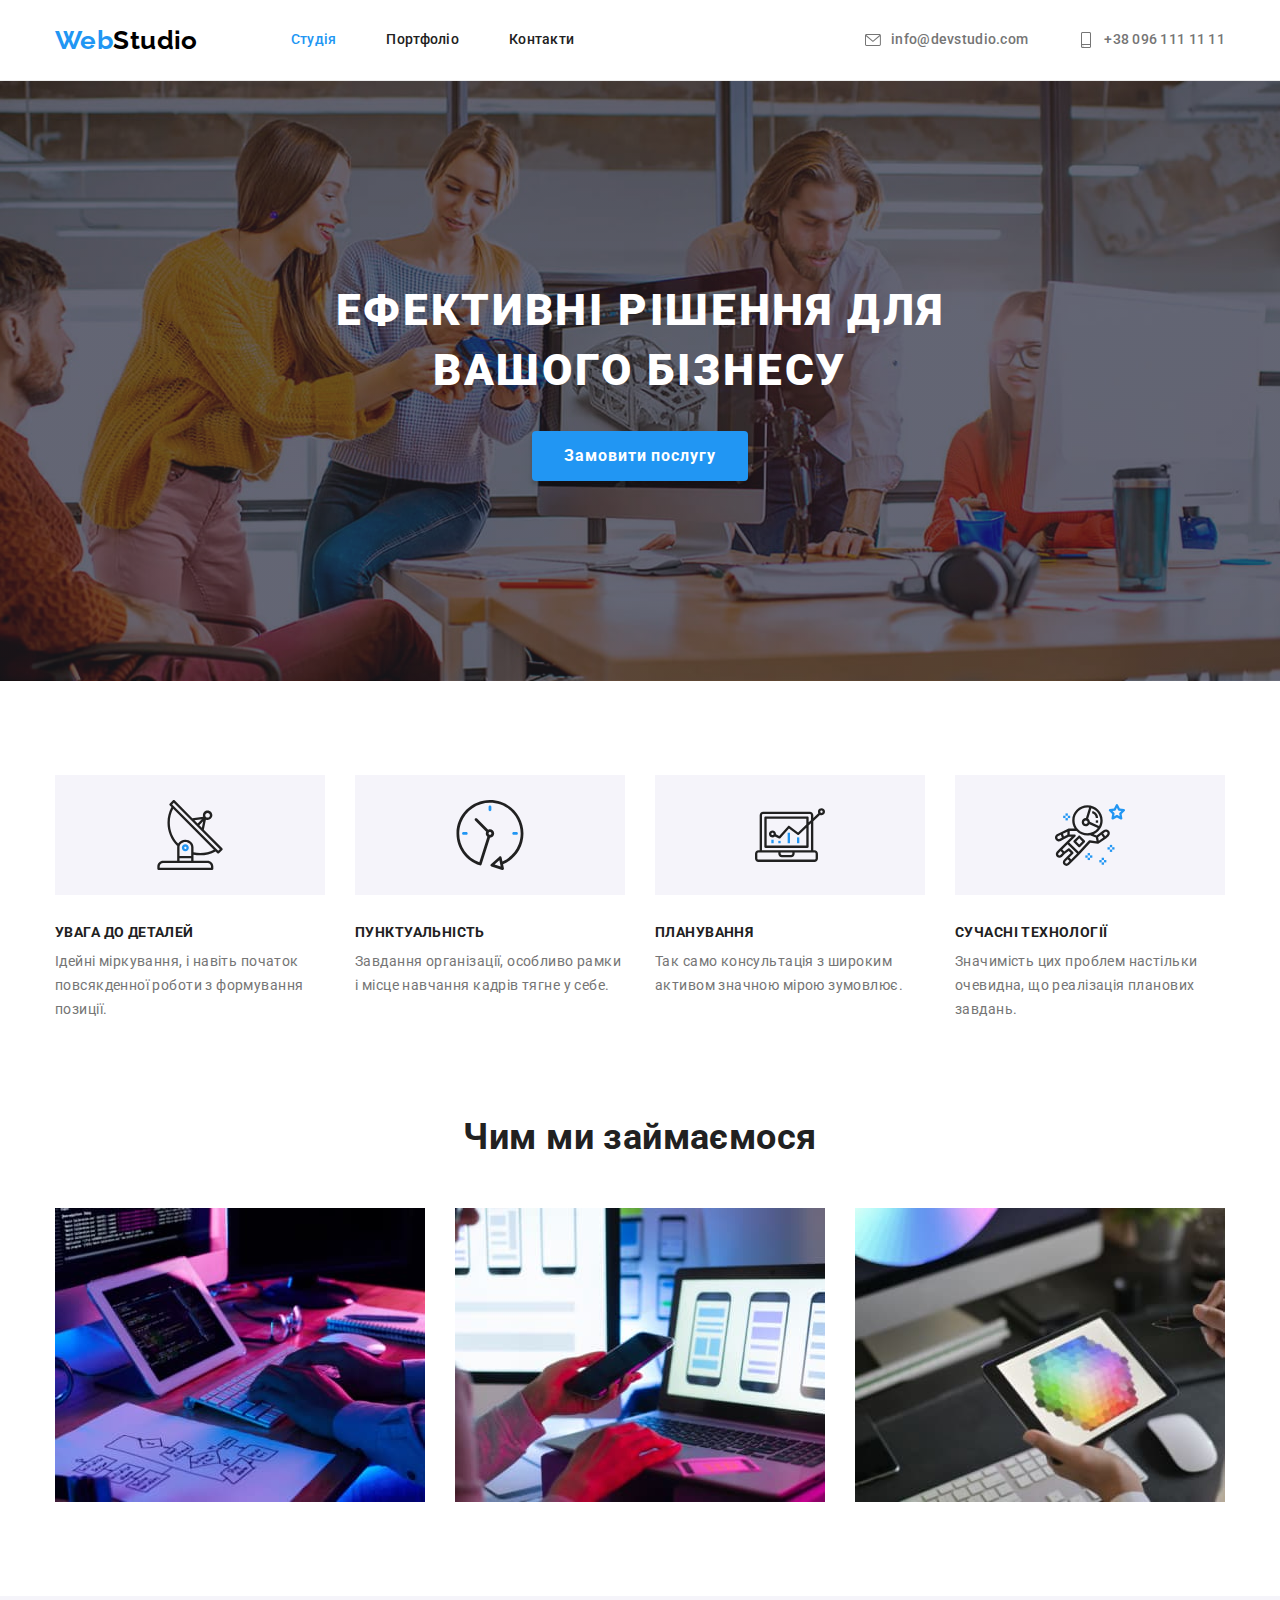
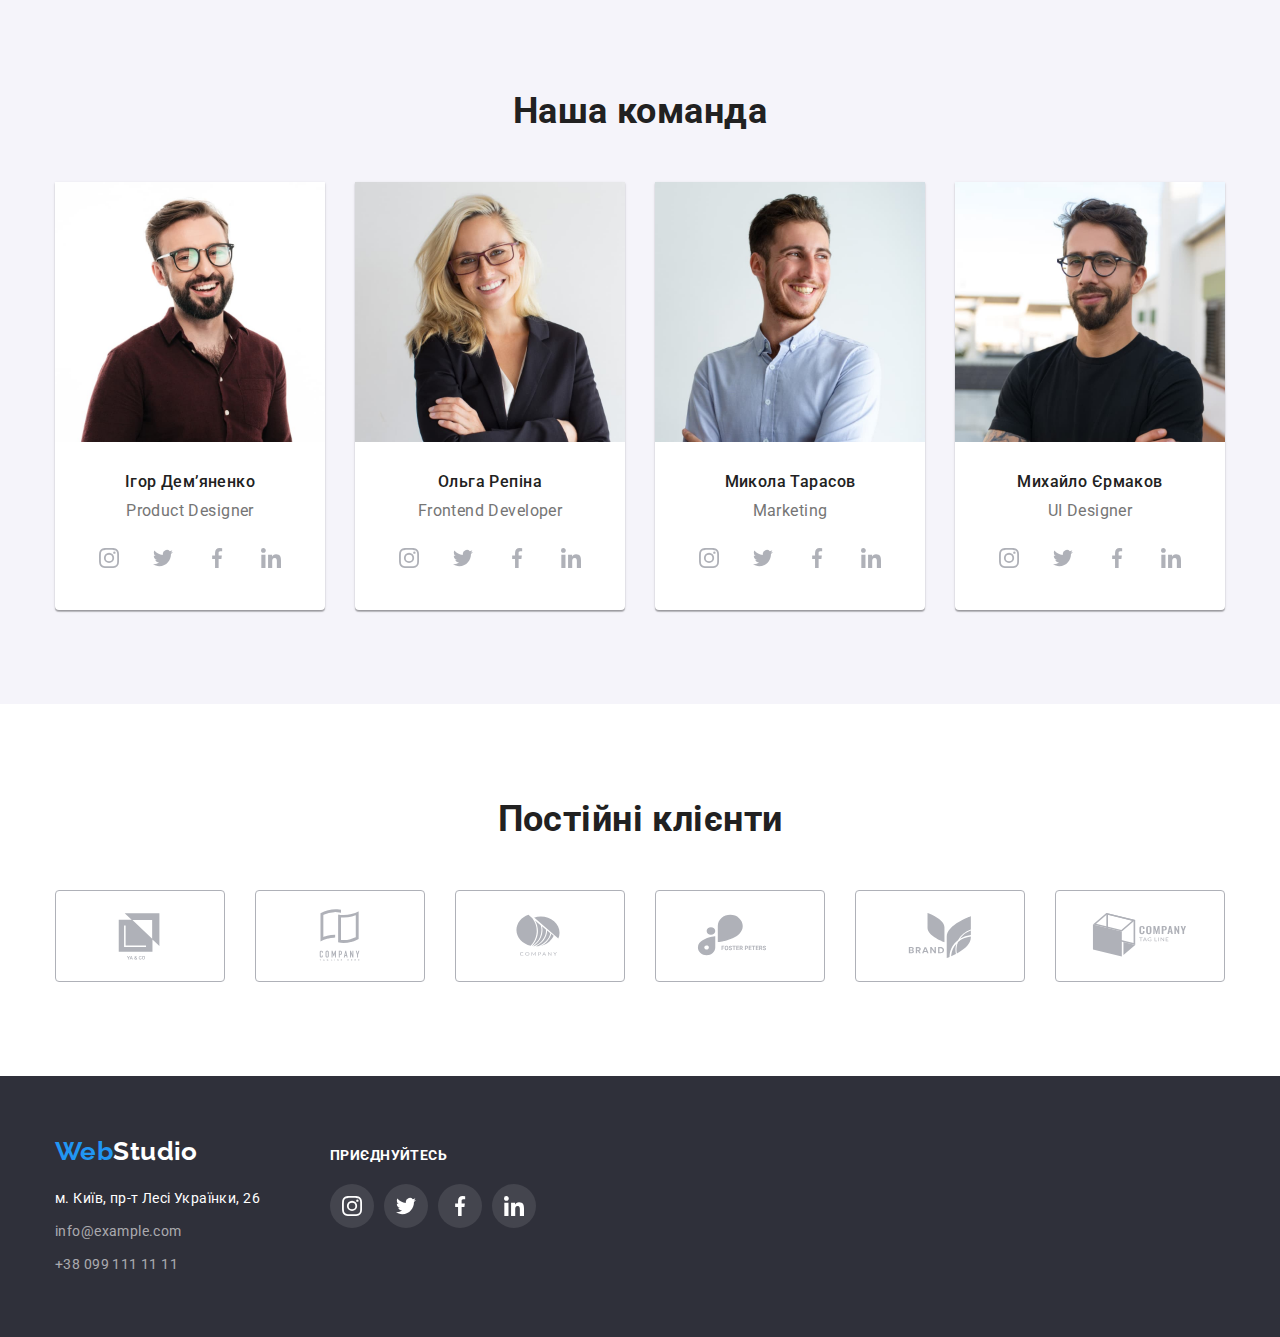
==== index.html @ a0c1a31b "Initial commit" ====
<!DOCTYPE html>
<html lang="uk">
  <head>
    <meta charset="UTF-8" />
    <meta http-equiv="X-UA-Compatible" content="IE=edge" />
    <meta name="viewport" content="width=device-width, initial-scale=1.0" />
    <title>WebStudio</title>
    <link
      href="https://fonts.googleapis.com/css2?family=Raleway:wght@700&family=Roboto:wght@400;500;700;900&display=swap"
      rel="stylesheet"
    />
    <link
      rel="stylesheet"
      href="https://cdnjs.cloudflare.com/ajax/libs/modern-normalize/1.1.0/modern-normalize.min.css"
    />
    <link rel="stylesheet" href="./css/styles.css" />
  </head>

  <body>
    <!-- Шапка -->
    <header class="header">
      <div class="container main-nav">
        <nav class="site-nav">
          <a class="logo" href="./index.html"> <span>Web</span>Studio </a>

          <ul class="header-nav list">
            <li class="item">
              <a class="link is-active" href="./index.html">Студія</a>
            </li>
            <li class="item">
              <a class="link" href="./portfolio.html">Портфоліо</a>
            </li>
            <li class="item"><a class="link" href="">Контакти</a></li>
          </ul>
        </nav>

        <ul class="header-contacts list">
          <li class="item">
            <a class="hd-contacts-link link" href="mailto:info@devstudio.com">
              <svg class="header-icon" width="16" height="16">
                <use href="./images/icons.svg#envelope"></use>
              </svg>
              info@devstudio.com</a
            >
          </li>
          <li class="item">
            <a class="hd-contacts-link link" href="tel:+380961111111">
              <svg class="header-icon" width="16" height="16">
                <use href="./images/icons.svg#smartphone"></use>
              </svg>
              +38 096 111 11 11</a
            >
          </li>
        </ul>
      </div>
    </header>

    <!-- Main -->
    <main>
      <!-- Герой -->
      <section class="hero">
        <div class="container">
          <h1 class="hero-title">Ефективні рішення для вашого бізнесу</h1>
          <button class="btn" type="button">Замовити послугу</button>
        </div>
      </section>

      <!-- Переваги -->
      <section class="features">
        <div class="container">
          <h2 class="visually-hidden">Переваги WebStudio</h2>
          <ul class="features-list">
            <li class="item item-antenna">
              <div class="icon">
                <svg class="features-item">
                  <use href="./images/icons.svg#antenna"></use>
                </svg>
              </div>
              <h3 class="features-title">Увага до деталей</h3>
              <p class="text">
                Ідейні міркування, і навіть початок повсякденної роботи з
                формування позиції.
              </p>
            </li>
            <li class="item item-clock">
              <div class="icon">
                <svg class="features-item">
                  <use href="./images/icons.svg#clock"></use>
                </svg>
              </div>
              <h3 class="features-title">Пунктуальність</h3>
              <p class="text">
                Завдання організації, особливо рамки і місце навчання кадрів
                тягне у себе.
              </p>
            </li>
            <li class="item item-diagram">
              <div class="icon">
                <svg class="features-item">
                  <use href="./images/icons.svg#diagram"></use>
                </svg>
              </div>
              <h3 class="features-title">Планування</h3>
              <p class="text">
                Так само консультація з широким активом значною мірою зумовлює.
              </p>
            </li>
            <li class="item item-astronaut">
              <div class="icon">
                <svg class="features-item">
                  <use href="./images/icons.svg#astronaut"></use>
                </svg>
              </div>
              <h3 class="features-title">Сучасні технології</h3>
              <p class="text">
                Значимість цих проблем настільки очевидна, що реалізація
                планових завдань.
              </p>
            </li>
          </ul>
        </div>
      </section>

      <!-- Заняття -->
      <section class="work section">
        <div class="container">
          <h2 class="section-title">Чим ми займаємося</h2>
          <ul class="work-list">
            <li class="item">
              <img
                src="./images/box-1.jpg"
                alt="Створюємо десктопні додатки"
                width="370"
                height="294"
              />
            </li>
            <li class="item">
              <img
                src="./images/box-2.jpg"
                alt="Створюємо мобільні додатки"
                width="370"
                height="294"
              />
            </li>
            <li class="item">
              <img
                src="./images/box-3.jpg"
                alt="Пропонуємо креативні дизайнерські рішення"
                width="370"
                height="294"
              />
            </li>
          </ul>
        </div>
      </section>

      <!-- Команда -->
      <section class="team section">
        <div class="container">
          <h2 class="section-title">Наша команда</h2>
          <ul class="team-list">
            <li class="item">
              <img src="./images/img.jpg" alt="" width="270" height="260" />
              <div class="box">
                <h3 class="team-name">Ігор Демʼяненко</h3>
                <p class="team-description" lang="en">Product Designer</p>
                <ul class="team-social-list">
                  <li class="item">
                    <a class="team-link" href="">
                      <svg class="team-icon" width="20" height="20">
                        <use href="./images/icons.svg#instagram"></use>
                      </svg>
                    </a>
                  </li>
                  <li class="item">
                    <a class="team-link" href="">
                      <svg class="team-icon" width="20" height="20">
                        <use href="./images/icons.svg#twitter"></use>
                      </svg>
                    </a>
                  </li>
                  <li class="item">
                    <a class="team-link" href="">
                      <svg class="team-icon" width="20" height="20">
                        <use href="./images/icons.svg#facebook"></use>
                      </svg>
                    </a>
                  </li>
                  <li class="item">
                    <a class="team-link" href="">
                      <svg class="team-icon" width="20" height="20">
                        <use href="./images/icons.svg#linkedin"></use>
                      </svg>
                    </a>
                  </li>
                </ul>
              </div>
            </li>
            <li class="item">
              <img src="./images/img-2.jpg" alt="" width="270" height="260" />
              <div class="box">
                <h3 class="team-name">Ольга Репіна</h3>
                <p class="team-description" lang="en">Frontend Developer</p>
                <ul class="team-social-list">
                  <li class="item">
                    <a class="team-link" href="">
                      <svg class="team-icon" width="20" height="20">
                        <use href="./images/icons.svg#instagram"></use>
                      </svg>
                    </a>
                  </li>
                  <li class="item">
                    <a class="team-link" href="">
                      <svg class="team-icon" width="20" height="20">
                        <use href="./images/icons.svg#twitter"></use>
                      </svg>
                    </a>
                  </li>
                  <li class="item">
                    <a class="team-link" href="">
                      <svg class="team-icon" width="20" height="20">
                        <use href="./images/icons.svg#facebook"></use>
                      </svg>
                    </a>
                  </li>
                  <li class="item">
                    <a class="team-link" href="">
                      <svg class="team-icon" width="20" height="20">
                        <use href="./images/icons.svg#linkedin"></use>
                      </svg>
                    </a>
                  </li>
                </ul>
              </div>
            </li>
            <li class="item">
              <img src="./images/img-3.jpg" alt="" width="270" height="260" />
              <div class="box">
                <h3 class="team-name">Микола Тарасов</h3>
                <p class="team-description" lang="en">Marketing</p>
                <ul class="team-social-list">
                  <li class="item">
                    <a class="team-link" href="">
                      <svg class="team-icon" width="20" height="20">
                        <use href="./images/icons.svg#instagram"></use>
                      </svg>
                    </a>
                  </li>
                  <li class="item">
                    <a class="team-link" href="">
                      <svg class="team-icon" width="20" height="20">
                        <use href="./images/icons.svg#twitter"></use>
                      </svg>
                    </a>
                  </li>
                  <li class="item">
                    <a class="team-link" href="">
                      <svg class="team-icon" width="20" height="20">
                        <use href="./images/icons.svg#facebook"></use>
                      </svg>
                    </a>
                  </li>
                  <li class="item">
                    <a class="team-link" href="">
                      <svg class="team-icon" width="20" height="20">
                        <use href="./images/icons.svg#linkedin"></use>
                      </svg>
                    </a>
                  </li>
                </ul>
              </div>
            </li>
            <li class="item">
              <img src="./images/img-4.jpg" alt="" width="270" height="260" />
              <div class="box">
                <h3 class="team-name">Михайло Єрмаков</h3>
                <p class="team-description" lang="en">UI Designer</p>
                <ul class="team-social-list">
                  <li class="item">
                    <a class="team-link" href="">
                      <svg class="team-icon" width="20" height="20">
                        <use href="./images/icons.svg#instagram"></use>
                      </svg>
                    </a>
                  </li>
                  <li class="item">
                    <a class="team-link" href="">
                      <svg class="team-icon" width="20" height="20">
                        <use href="./images/icons.svg#twitter"></use>
                      </svg>
                    </a>
                  </li>
                  <li class="item">
                    <a class="team-link" href="">
                      <svg class="team-icon" width="20" height="20">
                        <use href="./images/icons.svg#facebook"></use>
                      </svg>
                    </a>
                  </li>
                  <li class="item">
                    <a class="team-link" href="">
                      <svg class="team-icon" width="20" height="20">
                        <use href="./images/icons.svg#linkedin"></use>
                      </svg>
                    </a>
                  </li>
                </ul>
              </div>
            </li>
          </ul>
        </div>
      </section>

      <!-- Клієнти -->
      <section class="section">
        <div class="container">
          <h2 class="section-title">Постійні клієнти</h2>
          <ul class="clients-list">
            <li class="item">
              <a class="clients-link" href="">
                <svg class="clients-icon" width="106" height="60">
                  <use href="./images/icons.svg#company1"></use>
                </svg>
              </a>
            </li>
            <li class="item">
              <a class="clients-link" href="">
                <svg class="clients-icon" width="106" height="60">
                  <use href="./images/icons.svg#company2"></use>
                </svg>
              </a>
            </li>
            <li class="item">
              <a class="clients-link" href="">
                <svg class="clients-icon" width="106" height="60">
                  <use href="./images/icons.svg#company3"></use>
                </svg>
              </a>
            </li>
            <li class="item">
              <a class="clients-link" href="">
                <svg class="clients-icon" width="106" height="60">
                  <use href="./images/icons.svg#company4"></use>
                </svg>
              </a>
            </li>
            <li class="item">
              <a class="clients-link" href="">
                <svg class="clients-icon" width="106" height="60">
                  <use href="./images/icons.svg#company5"></use>
                </svg>
              </a>
            </li>
            <li class="item">
              <a class="clients-link" href="">
                <svg class="clients-icon" width="106" height="60">
                  <use href="./images/icons.svg#company6"></use>
                </svg>
              </a>
            </li>
          </ul>
        </div>
      </section>
    </main>

    <!-- Футер -->
    <footer class="footer">
      <div class="container footer-box">
        <div class="footer-address">
          <a class="logo-footer" href="./index.html">
            <span>Web</span>Studio
          </a>
          <address>
            <ul class="footer-list">
              <li class="item">
                <a class="link" href=""> м. Київ, пр-т Лесі Українки, 26 </a>
              </li>
              <li class="item">
                <a class="link contacts" href="mailto:info@example.com"
                  >info@example.com</a
                >
              </li>
              <li class="item">
                <a class="link contacts" href="tel:+380991111111"
                  >+38 099 111 11 11</a
                >
              </li>
            </ul>
          </address>
        </div>

        <div>
          <p class="footer-text">приєднуйтесь</p>
          <ul class="footer-social-list">
            <li class="item icon-instagram">
              <a class="footer-social-link" href="">
                <svg class="footer-icon" width="20" height="20">
                  <use href="./images/icons.svg#instagram"></use>
                </svg>
              </a>
            </li>
            <li class="item icon-twitter">
              <a class="footer-social-link" href="">
                <svg class="footer-icon" width="20" height="20">
                  <use href="./images/icons.svg#twitter"></use>
                </svg>
              </a>
            </li>
            <li class="item icon-facebook">
              <a class="footer-social-link" href="">
                <svg class="footer-icon" width="20" height="20">
                  <use href="./images/icons.svg#facebook"></use>
                </svg>
              </a>
            </li>
            <li class="item icon-linkedin">
              <a class="footer-social-link" href="">
                <svg class="footer-icon" width="20" height="20">
                  <use href="./images/icons.svg#linkedin"></use>
                </svg>
              </a>
            </li>
          </ul>
        </div>
      </div>
    </footer>
  </body>
</html>
---- css/styles.css ----
html {
    box-sizing: border-box;
}

*,
*::after,
*::before {
    box-sizing: inherit;
}

/* Стили для обнуления верхних отступов у элементов */
h1,
h2,
h3,
h4,
h5,
h6,
p {
    margin-top: 0;
}

/* Класс для обнуления базовых свойств у списков (ul) */
ul {
    list-style: none;
    padding: 0;
    margin: 0;
}

/* Класс для обнуления базовых свойств у ссылок */
a {
    text-decoration: none;
    color: inherit;
}

/* Свойства для корректного отображения картинок */
img {
    display: block;
    max-width: 100%;
    height: auto;
}

/* Свойства для обнуления курсива у address */
address {
    font-style: normal;
}

:root {
    --main-text-color: #212121;
    --text-color: #757575;
    --accent-color: #2196F3;
    --background-color-dark: #2F303A;
    --background-color-light: #F5F4FA;
    --white: #ffffff;
    --border: #EEEEEE; 
    --border-top: #ECECEC;
    --icon: #AFB1B8;
}

/* Стилі для index.html */

body {
    font-family: Roboto, sans-serif;
    color: var(--main-text-color);
    background-color: var(--white);
    letter-spacing: 0.03em;
    line-height: 1.19;
    font-size: 14px;
}

.link, .logo, .logo-footer {
    text-decoration: none;
    font-style: normal;
}

/* Logo */
.logo {
    margin-right: 93px;
    
    font-family: Raleway, sans-serif;
    font-weight: 700;
    font-size: 26px;
    color: #000000;
}

.logo span,
.logo-footer span {
    color: var(--accent-color);
}

/* Header */
.container {
    margin: 0 auto;

    width: 1200px;
    padding-left: 15px;
    padding-right: 15px;
}

.header {
    border-bottom: 1px solid var(--border-top);
}

.main-nav {
    display: flex;
    justify-content: space-between;
    align-items: center;
}

.header .link {
    font-weight: 500;
    line-height: 1.14;
    letter-spacing: 0.02em;
}

.site-nav {
    display: flex;
    align-items: center;
}

.header-nav {
    display: flex;
}

.header-nav .item:not(:last-child) {
    margin-right: 50px;
}

.header-nav .link {
    padding-top: 32px;
    padding-bottom: 32px;

    display: block;

    color: var(--main-text-color);
}

.hd-contacts-link {
    color: var(--text-color);
}

.header .link:hover,
.header .link:focus {
    color: var(--accent-color);
}

.header-nav .is-active {
    color: var(--accent-color);
}

.header-contacts {
    display: flex;
}

.header-contacts .item + .item {
    margin-left: 50px;
}

.header-icon {
    fill: var(--text-color);
}

.hd-contacts-link:hover .header-icon,
.hd-contacts-link:focus .header-icon {
    fill: var(--accent-color);
}

.hd-contacts-link {
    display: flex;
    align-items: center;
    gap: 10px;
}

/* Hero */
.hero {
    padding-top: 200px;
    padding-bottom: 200px;
    margin-left: auto;
    margin-right: auto;

    text-align: center;
    max-width: 1600px;
    
    background-color: var(--background-color-dark);

    background-image: 
    linear-gradient(
        to right, 
        rgba(47, 48, 58, 0.4),
        rgba(47, 48, 58, 0.4)), 
        url(../images/hero-bg.jpg);
    background-repeat: no-repeat;
    background-position: 50% 50%;
   /* background-size: 1600px 600px; */
}

.hero-title {
    margin-top: 0;
    margin-bottom: 30px;
    margin-left: auto;
    margin-right: auto;

    color: var(--white);
    font-weight: 900;
    font-size: 44px;
    line-height: 1.36;
    letter-spacing: 0.06em;
    text-transform: uppercase;
    width: 696px;
}

.hero .btn {
    padding: 10px 32px;
    
    cursor: pointer;
    font-family: inherit;
    font-weight: 700;
    font-size: 16px;
    line-height: 1.87;
    letter-spacing: 0.06em;

    color: var(--white);
    background-color: var(--accent-color);
    box-shadow: 0px 4px 4px rgba(0, 0, 0, 0.15);
    border-radius: 4px;
    border: none;
}

.hero .btn:active {
    background-color: #188CE8;
}


/* Features */
.features {
    padding-top: 94px;
}

.visually-hidden {
    position: absolute;
    width: 1px;
    height: 1px;
    margin: -1px;
    border: 0;
    padding: 0;
    white-space: nowrap;
    clip-path: inset(100%);
    clip: rect(0 0 0 0);
    overflow: hidden;
}

.features-list {
    display: flex;
    justify-content: space-between;
}

.features-list .item {
    width: 270px;
}

.features-list .icon {
    margin-bottom: 30px;
    
    display: flex;
    justify-content: center;
    align-items: center;

    height: 120px;

    background-color: var(--background-color-light);
}

.features-item {
    width: 70px;
    height: 70px;
}

.features-title {
    margin-top: 0;
    margin-bottom: 10px;
    
    font-size: 14px;
    line-height: 1.14;
    text-transform: uppercase;
}

.features .text {
    margin: 0;
    
    line-height: 1.7;
    color: var(--text-color);
}

/* Work */
.section {
    padding-top: 94px;
    padding-bottom: 94px;
}

.section-title {
    margin-top: 0;
    margin-bottom: 50px;
    
    font-size: 36px;
    line-height: 1.17;
    text-align: center;
}

.work-list {
    display: flex;
    justify-content: space-between;
}

/* Team */
.team {
    font-size: 16px;
    background-color: var(--background-color-light);
}

.team-list {
    display: flex;
    justify-content: space-between;
}

.team-list .item {
    background-color: var(--white);
    text-align: center;

    border: 0 solid var(--border);
    box-shadow: 0px 1px 3px rgba(0, 0, 0, 0.12), 0px 1px 1px rgba(0, 0, 0, 0.14), 0px 2px 1px rgba(0, 0, 0, 0.2);
    border-radius: 0px 0px 4px 4px;
}

.team-list .box {
    margin-top: 30px;
    margin-bottom: 30px;
}

.team-name {
    margin-bottom: 10px;
    
    font-size: 16px;
    font-weight: 500;
}

.team-description {
    margin-top: 0;

    font-size: 16px;
    color: var(--text-color);
}

.team-social-list {
    display: flex;
    justify-content: center;
    align-items: center;
    gap: 10px;
}

.team-social-list .item {
    box-shadow: none;
}

.team-link {
    display: flex;
    justify-content: center;
    align-items: center;

    width: 44px;
    height: 44px;

    border-radius: 50%;
    background-color: rgba(255, 255, 255, 0.1);
}

.team-link:hover,
.team-link:focus {
    background-color: var(--accent-color);
}

.team-icon {
    fill: var(--icon);
} 

.team-link:hover .team-icon,
.team-link:focus .team-icon {
    fill: var(--white);
}

/* Clients */
.clients-list {
    display: flex;
    justify-content: space-between;
}

.clients-link {
    display: flex;
    justify-content: center;
    align-items: center;
    
    width: 170px;
    height: 92px;
    
    border: 1px solid var(--icon);
    border-radius: 4px;
}

.clients-icon {
    fill: var(--icon);
}

.clients-link:hover .clients-icon,
.clients-link:focus .clients-icon {
    fill: var(--accent-color);
}

.clients-link:hover,
.clients-link:focus {
    border: 1px solid var(--accent-color);
}

/* Footer */
.footer {
    margin-top: 0;
    padding-top: 60px;
    padding-bottom: 60px;

    background-color: var(--background-color-dark);
}

.footer-box {
    display: flex;
    align-items: baseline;
}

.footer-address {
    margin-right: 70px;
}

.logo-footer {
    display: inline-block;
    margin-bottom: 20px;
    
    font-family: Raleway, sans-serif;
    font-weight: 700;
    font-size: 26px;
    color: var(--white);
}

.footer-list .item:not(:last-child) {
    margin-bottom: 9px;
}

.footer-list .link {
    color: var(--white);
    line-height: 1.7;
}

.footer-list .contacts:hover,
.footer-list .contacts:focus {
    color: var(--accent-color);
}

.footer-list .contacts {
    color: rgba(255, 255, 255, 0.6);
}

.footer-text {
    margin-bottom: 20px;

    font-weight: 700;
    line-height: 1.14;
    text-transform: uppercase;
    color: var(--white);
}

.footer-social-list {
    display: flex;
    gap: 10px;
}

.footer-social-link {
    display: flex;
    justify-content: center;
    align-items: center;
    
    width: 44px;
    height: 44px;
    
    border-radius: 50%;
    background-color: rgba(255, 255, 255, 0.1);
}

.footer-social-link:hover,
.footer-social-link:focus {
    background-color: var(--accent-color);
}

.footer-icon {
    fill: var(--white);
}

/* Стилі для portfolio.html */
.filter {
    margin-bottom: 50px;

    display: flex;
    justify-content: center;
}

.filter .item + .item {
    margin-left: 8px;
}

.filter .btn {
    padding: 6px 22px;
    
    cursor: pointer;
    font-weight: 500;
    font-size: 16px;
    line-height: 1.62;
    letter-spacing: 0.03em;
    font-family: inherit;

    color: var(--main-text-color);
    background-color: var(--background-color-light);  
    border-radius: 4px;
    border: none;
}

.filter .btn:hover,
.filter .btn:focus {
    color: var(--white);
    background-color: var(--accent-color);
    box-shadow: 0px 3px 1px rgba(0, 0, 0, 0.1), 0px 1px 2px rgba(0, 0, 0, 0.08), 0px 2px 2px rgba(0, 0, 0, 0.12);
}

.filter .is-active {
    color: var(--white);
    background-color: var(--accent-color);
}

.cards {
    display: flex;
    flex-wrap: wrap;
    gap: 30px;
}

.cards .item {
    flex-basis: calc((100% - 60px) / 3);
    
}

.cards .link {
    display: block;
}

.cards .link:hover,
.cards .link:focus {
    box-shadow: 0px 1px 1px rgba(0, 0, 0, 0.12),
            0px 4px 4px rgba(0, 0, 0, 0.06),
            1px 4px 6px rgba(0, 0, 0, 0.16);
}

.cards .box {
    padding: 20px 24px;

    border: 1px solid var(--border);
    border-top: none;
}

.cards .title {
    margin: 0;
    
    font-weight: 700;
    font-size: 18px;
    line-height: 2;
    letter-spacing: 0.06em;
    color: var(--main-text-color);
}

.cards .category {
    margin: 0;
    
    font-size: 16px;
    line-height: 1.88;
    color: var(--text-color);
}

.cards .text {
    margin: 0;
}
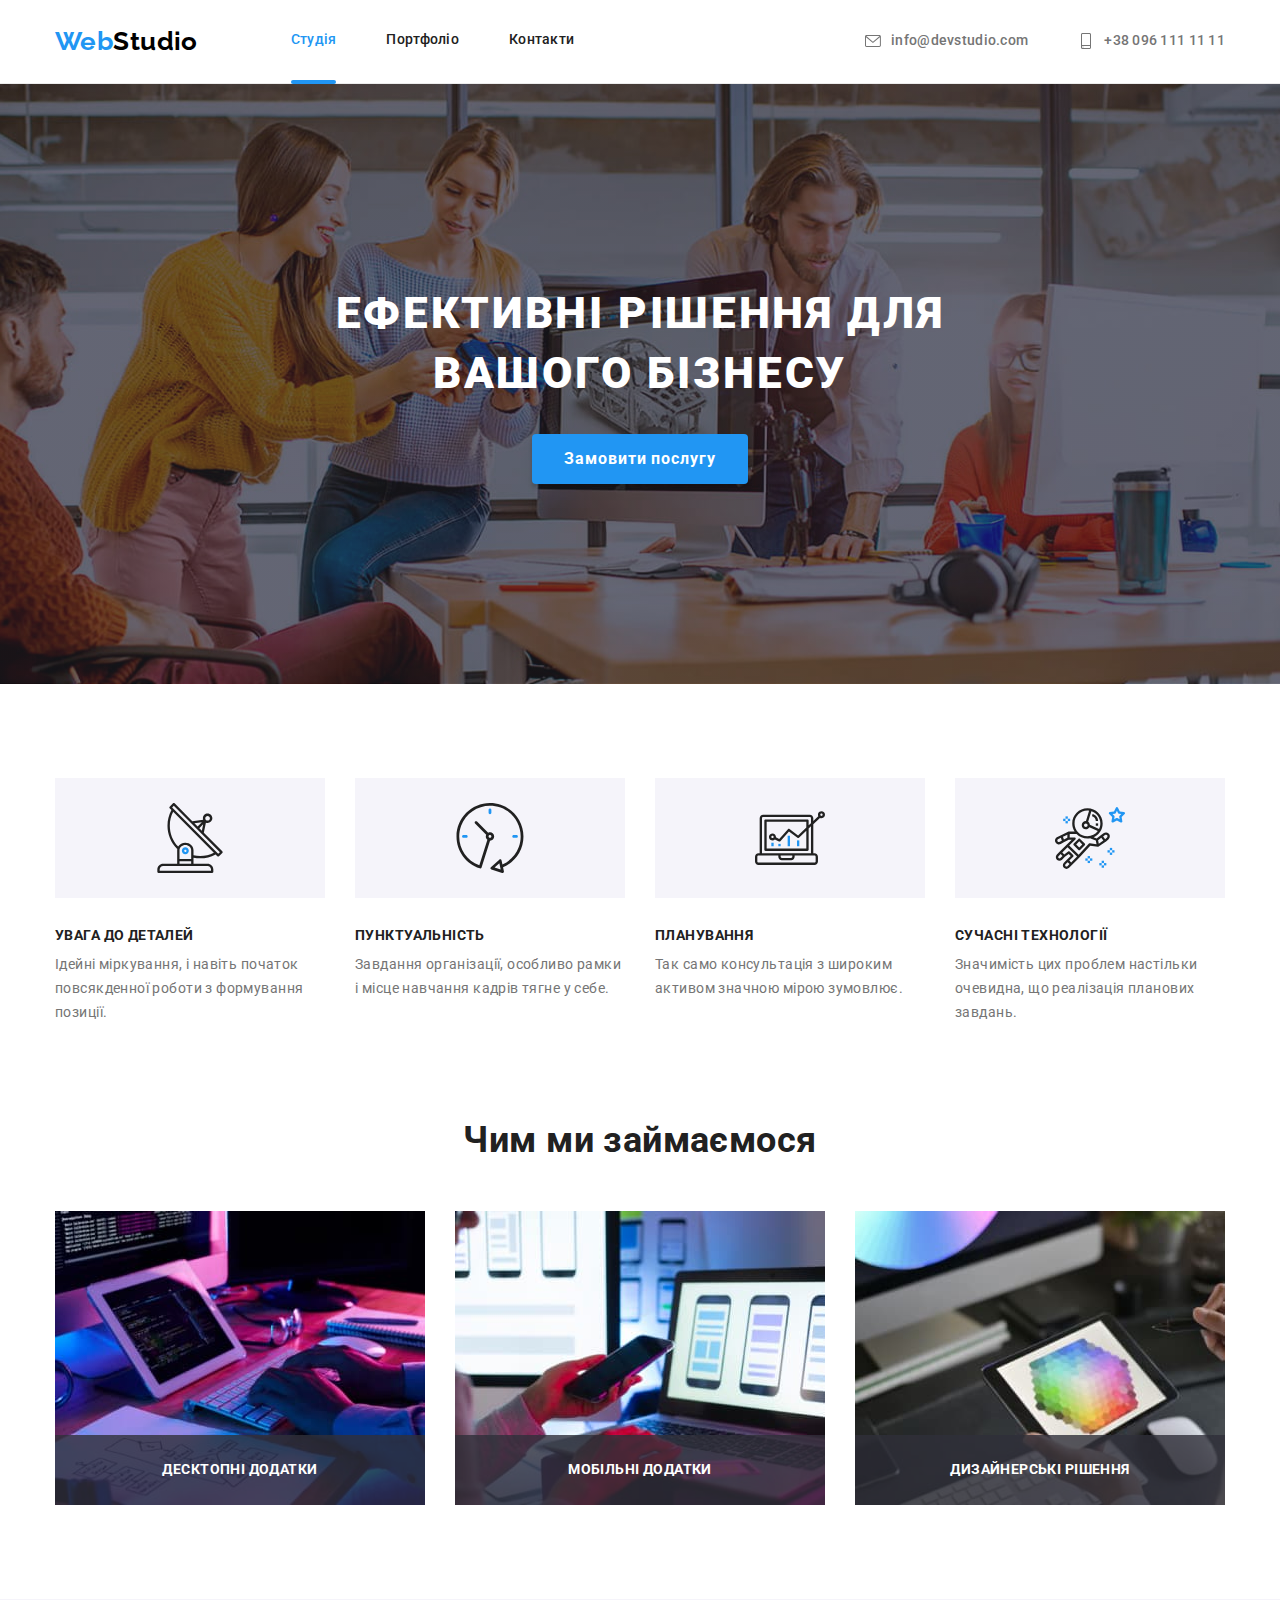
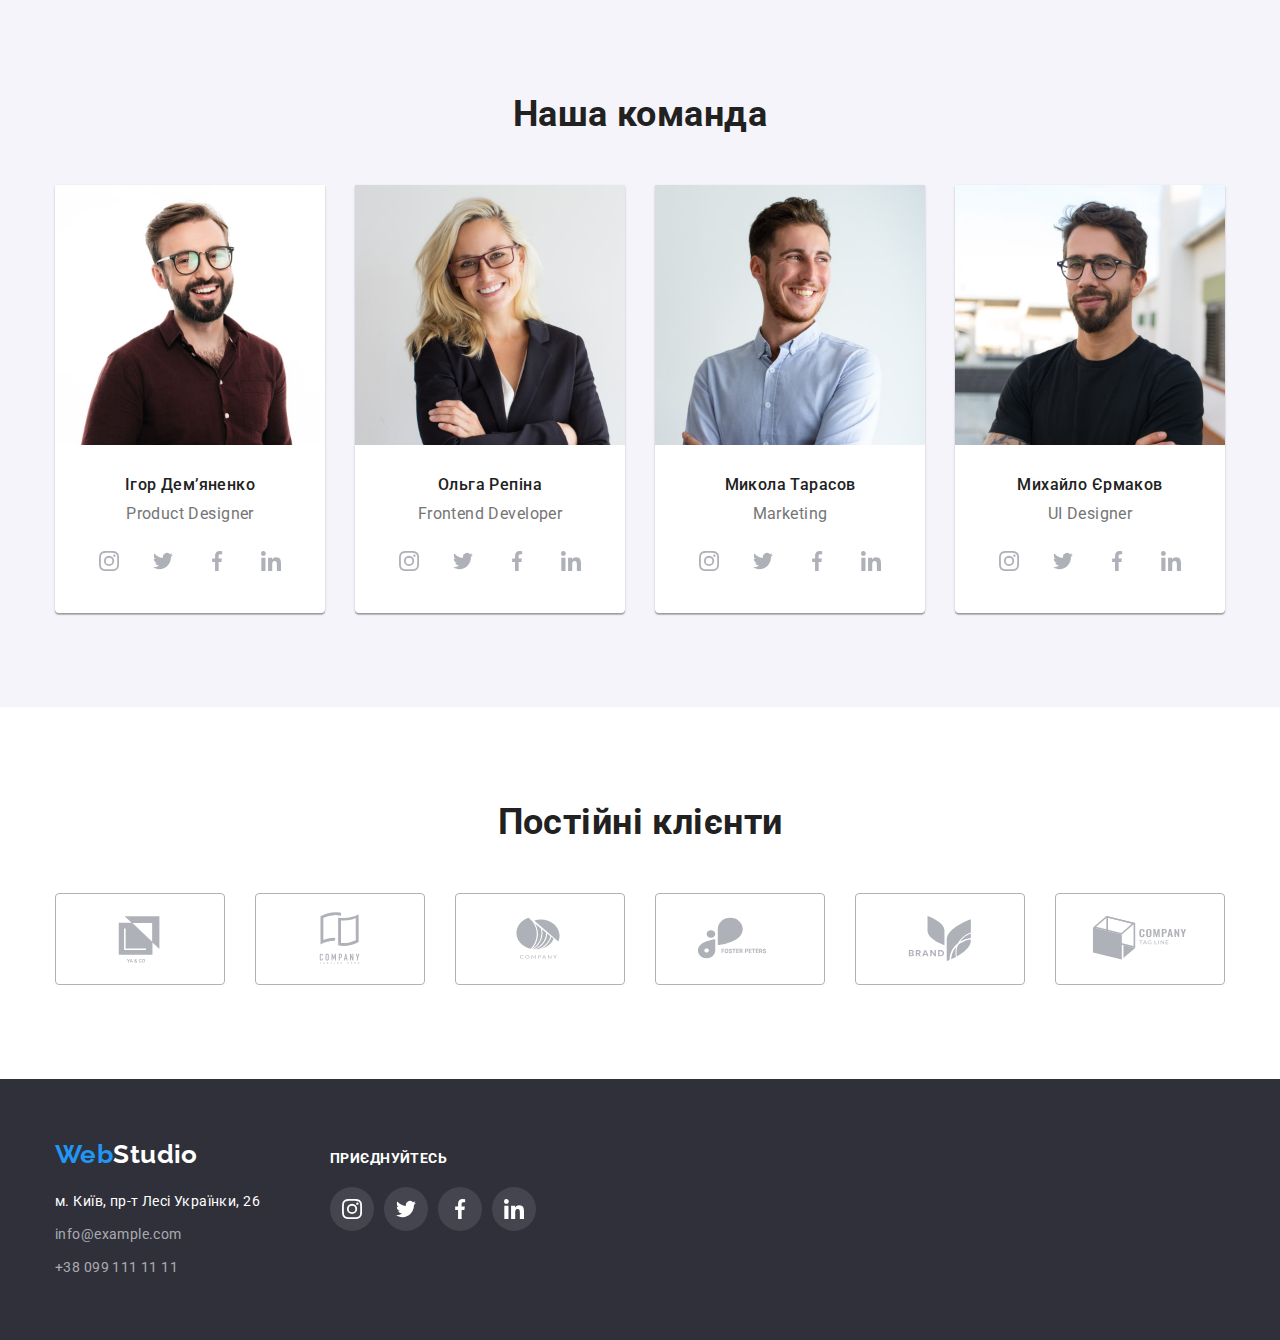
==== commit e490beee: "bg text" ====
--- a/index.html
+++ b/index.html
@@ -24,7 +24,7 @@
           <a class="logo" href="./index.html"> <span>Web</span>Studio </a>
 
           <ul class="header-nav list">
-            <li class="item">
+            <li class="item active-border">
               <a class="link is-active" href="./index.html">Студія</a>
             </li>
             <li class="item">
@@ -127,28 +127,37 @@
           <h2 class="section-title">Чим ми займаємося</h2>
           <ul class="work-list">
             <li class="item">
-              <img
-                src="./images/box-1.jpg"
-                alt="Створюємо десктопні додатки"
-                width="370"
-                height="294"
-              />
-            </li>
-            <li class="item">
-              <img
-                src="./images/box-2.jpg"
-                alt="Створюємо мобільні додатки"
-                width="370"
-                height="294"
-              />
-            </li>
-            <li class="item">
-              <img
-                src="./images/box-3.jpg"
-                alt="Пропонуємо креативні дизайнерські рішення"
-                width="370"
-                height="294"
-              />
+              <div class="work-thumb">
+                <img
+                  src="./images/box-1.jpg"
+                  alt="Створюємо десктопні додатки"
+                  width="370"
+                  height="294"
+                />
+                <p class="work-text">Десктопні додатки</p>
+              </div>
+            </li>
+            <li class="item">
+              <div class="work-thumb">
+                <img
+                  src="./images/box-2.jpg"
+                  alt="Створюємо мобільні додатки"
+                  width="370"
+                  height="294"
+                />
+                <p class="work-text">Мобільні додатки</p>
+              </div>
+            </li>
+            <li class="item">
+              <div class="work-thumb">
+                <img
+                  src="./images/box-3.jpg"
+                  alt="Пропонуємо креативні дизайнерські рішення"
+                  width="370"
+                  height="294"
+                />
+                <p class="work-text">Дизайнерські рішення</p>
+              </div>
             </li>
           </ul>
         </div>
--- a/css/styles.css
+++ b/css/styles.css
@@ -145,6 +145,17 @@
 
 .header-nav .is-active {
     color: var(--accent-color);
+}
+
+.active-border::after {
+    content: "";
+
+    margin-bottom: -1px;
+
+    display: block;
+    height: 4px;
+    background-color: var(--accent-color);
+    border-radius: 2px;
 }
 
 .header-contacts {
@@ -310,6 +321,28 @@
     justify-content: space-between;
 }
 
+.work-thumb {
+    position: relative;
+}
+
+.work-text {
+    position: absolute;
+    bottom: 0;
+
+    padding-top: 27px;
+    padding-bottom: 27px;
+    margin: 0;
+
+    width: 100%;
+    font-weight: 700;
+    line-height: 1.14;
+    text-align: center;
+    text-transform: uppercase;
+    color: var(--white);
+    background-color: rgba(47, 48, 58, 0.8);
+}
+
+
 /* Team */
 .team {
     font-size: 16px;
@@ -586,7 +619,26 @@
     color: var(--text-color);
 }
 
+.cards-thumb {
+    position: relative;
+}
+
 .cards .text {
-    margin: 0;
-}
-
+    margin: 0; 
+    padding: 63px 24px;
+
+    position: absolute;
+    top: 0;
+
+    width: 100%;
+    height: 100%;
+
+    font-size: 18px;
+    font-weight: 400;
+    line-height: 1.56;
+    color: var(--white);
+    background-color: rgba(33, 150, 243, 0.9);
+
+    opacity: 0;
+}
+
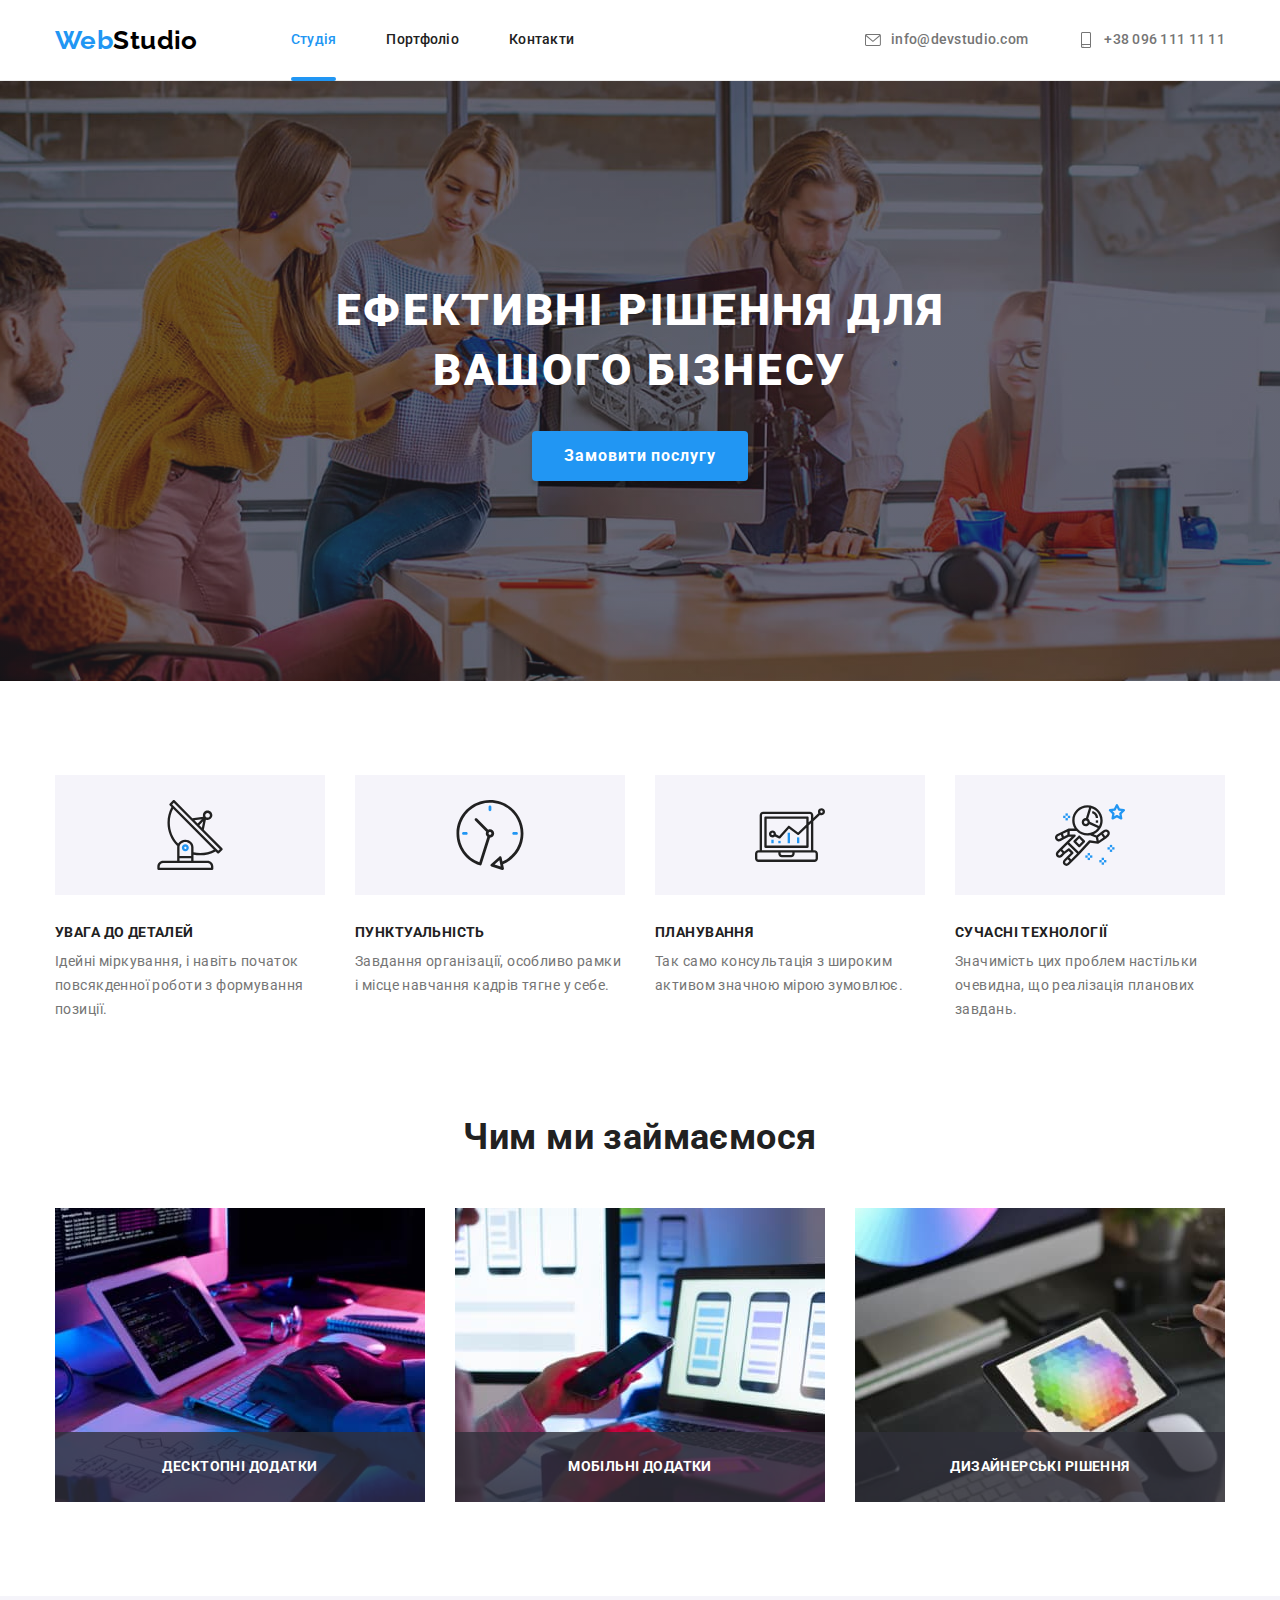
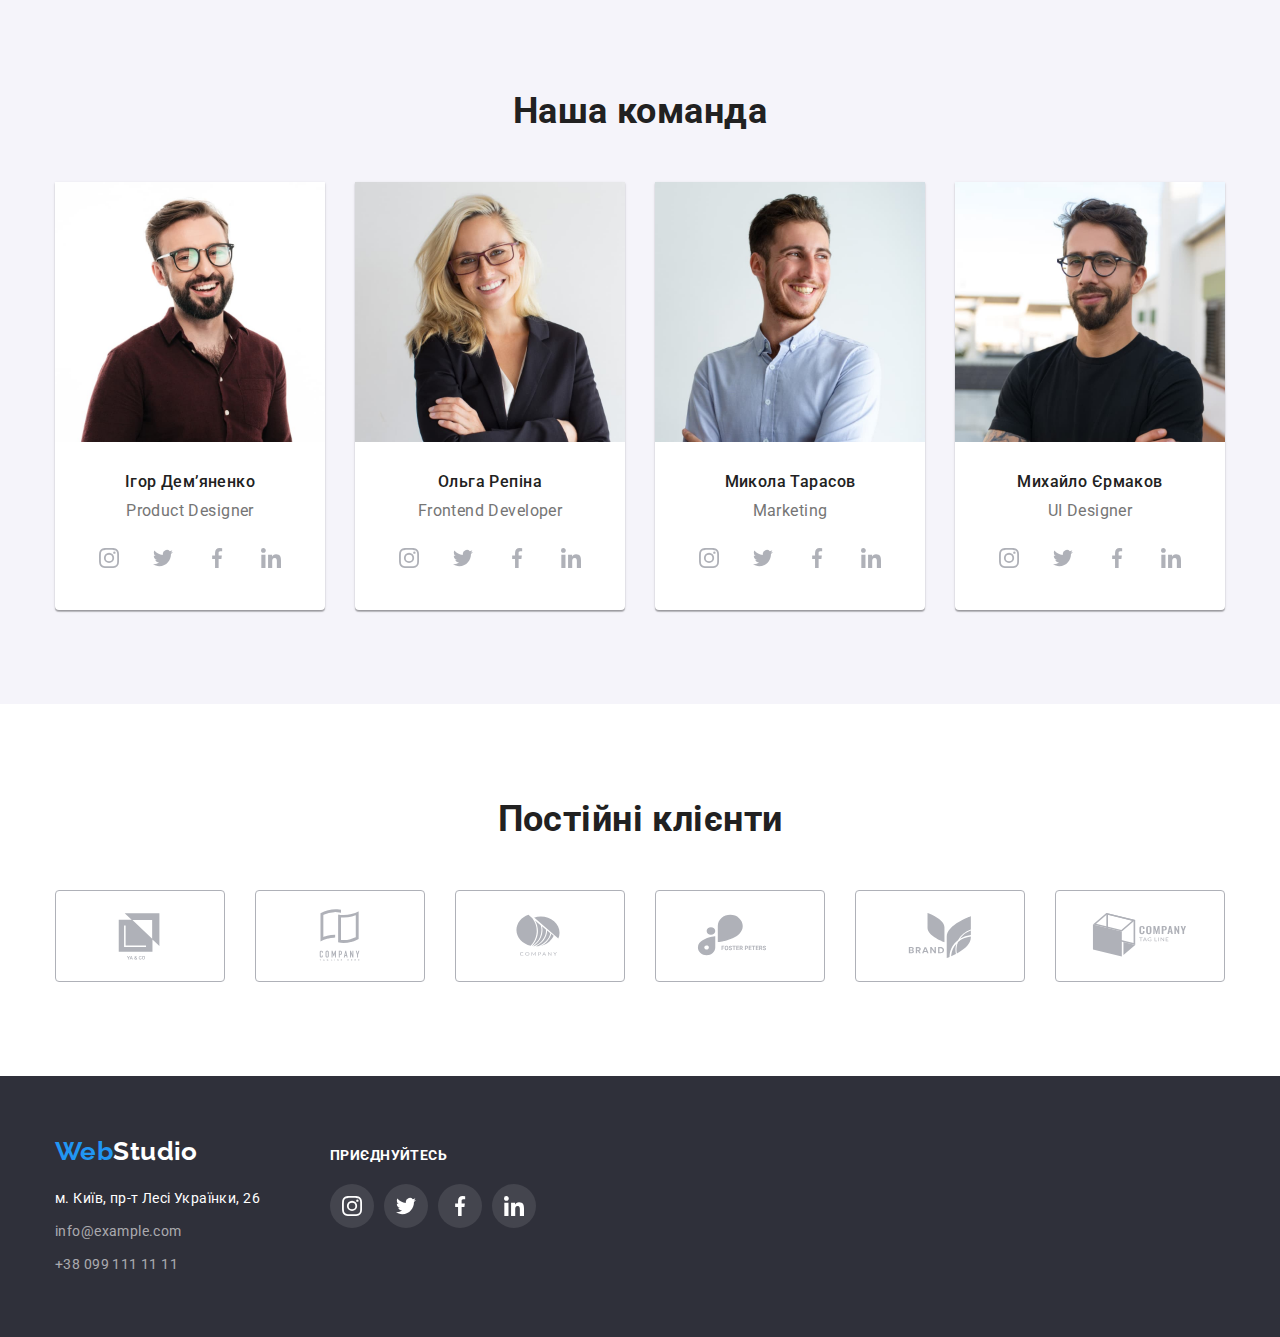
==== commit 07c20a3b: "Summary-2" ====
--- a/index.html
+++ b/index.html
@@ -24,19 +24,23 @@
           <a class="logo" href="./index.html"> <span>Web</span>Studio </a>
 
           <ul class="header-nav list">
-            <li class="item active-border">
-              <a class="link is-active" href="./index.html">Студія</a>
-            </li>
-            <li class="item">
-              <a class="link" href="./portfolio.html">Портфоліо</a>
-            </li>
-            <li class="item"><a class="link" href="">Контакти</a></li>
+            <li class="header-item">
+              <a class="header-link header-is-active" href="./index.html"
+                >Студія</a
+              >
+            </li>
+            <li class="header-item">
+              <a class="header-link" href="./portfolio.html">Портфоліо</a>
+            </li>
+            <li class="header-item">
+              <a class="header-link" href="">Контакти</a>
+            </li>
           </ul>
         </nav>
 
         <ul class="header-contacts list">
           <li class="item">
-            <a class="hd-contacts-link link" href="mailto:info@devstudio.com">
+            <a class="header-contacts-link" href="mailto:info@devstudio.com">
               <svg class="header-icon" width="16" height="16">
                 <use href="./images/icons.svg#envelope"></use>
               </svg>
@@ -44,7 +48,7 @@
             >
           </li>
           <li class="item">
-            <a class="hd-contacts-link link" href="tel:+380961111111">
+            <a class="header-contacts-link" href="tel:+380961111111">
               <svg class="header-icon" width="16" height="16">
                 <use href="./images/icons.svg#smartphone"></use>
               </svg>
@@ -61,7 +65,9 @@
       <section class="hero">
         <div class="container">
           <h1 class="hero-title">Ефективні рішення для вашого бізнесу</h1>
-          <button class="btn" type="button">Замовити послугу</button>
+          <button class="btn" type="button" data-modal-open>
+            Замовити послугу
+          </button>
         </div>
       </section>
 
@@ -398,7 +404,7 @@
           </address>
         </div>
 
-        <div>
+        <div class="footer-social">
           <p class="footer-text">приєднуйтесь</p>
           <ul class="footer-social-list">
             <li class="item icon-instagram">
@@ -431,7 +437,36 @@
             </li>
           </ul>
         </div>
+        <!--
+        <div class="footer-input">
+          <p class="footer-input-text">Підпишіться на розсилку</p>
+          <form class="footer-form">
+            <label>
+              <input type="email" name="email" />
+            </label>
+            <button class="btn" type="submit">
+              Підписатися
+              <svg width="24" height="24">
+                <use href="./images/icons.svg#send"></use>
+              </svg>
+            </button>
+          </form>
+        </div>
+        -->
       </div>
     </footer>
+
+    <!-- Модальне вікно -->
+    <div class="backdrop is-hidden" data-modal>
+      <div class="modal">
+        <bottom class="btn" data-modal-close>
+          <svg width="18" height="18">
+            <use href="./images/icons.svg#close"></use>
+          </svg>
+        </bottom>
+      </div>
+    </div>
+
+    <script src="./js/modal.js"></script>
   </body>
 </html>
--- a/css/styles.css
+++ b/css/styles.css
@@ -54,6 +54,8 @@
     --border: #EEEEEE; 
     --border-top: #ECECEC;
     --icon: #AFB1B8;
+
+    --anim: 250ms cubic-bezier(0.4, 0, 0.2, 1);
 }
 
 /* Стилі для index.html */
@@ -106,10 +108,13 @@
     align-items: center;
 }
 
-.header .link {
+.header-link,
+.header-contacts-link {
     font-weight: 500;
     line-height: 1.14;
     letter-spacing: 0.02em;
+
+    transition: color var(--anim);
 }
 
 .site-nav {
@@ -121,11 +126,11 @@
     display: flex;
 }
 
-.header-nav .item:not(:last-child) {
+.header-item:not(:last-child) {
     margin-right: 50px;
 }
 
-.header-nav .link {
+.header-link {
     padding-top: 32px;
     padding-bottom: 32px;
 
@@ -134,26 +139,34 @@
     color: var(--main-text-color);
 }
 
-.hd-contacts-link {
+.header-contacts-link {
     color: var(--text-color);
 }
 
-.header .link:hover,
-.header .link:focus {
+.header-link:hover,
+.header-link:focus,
+.header-contacts-link:hover,
+.header-contacts-link:focus {
     color: var(--accent-color);
 }
 
-.header-nav .is-active {
+.header-item {
+   position: relative;
+}
+
+.header-is-active {
     color: var(--accent-color);
 }
 
-.active-border::after {
+.header-is-active::after {
     content: "";
 
-    margin-bottom: -1px;
+    position: absolute;
+    bottom: -1px;
 
     display: block;
     height: 4px;
+    width: 100%;
     background-color: var(--accent-color);
     border-radius: 2px;
 }
@@ -170,12 +183,12 @@
     fill: var(--text-color);
 }
 
-.hd-contacts-link:hover .header-icon,
-.hd-contacts-link:focus .header-icon {
-    fill: var(--accent-color);
-}
-
-.hd-contacts-link {
+.header-contacts-link:hover .header-icon,
+.header-contacts-link:focus .header-icon {
+    fill: currentColor;
+}
+
+.header-contacts-link {
     display: flex;
     align-items: center;
     gap: 10px;
@@ -201,7 +214,6 @@
         url(../images/hero-bg.jpg);
     background-repeat: no-repeat;
     background-position: 50% 50%;
-   /* background-size: 1600px 600px; */
 }
 
 .hero-title {
@@ -401,22 +413,27 @@
     width: 44px;
     height: 44px;
 
+    color: var(--icon);
     border-radius: 50%;
     background-color: rgba(255, 255, 255, 0.1);
+
+    transition: background-color var(--anim),
+    color var(--anim);
 }
 
 .team-link:hover,
 .team-link:focus {
     background-color: var(--accent-color);
+    color: var(--white);
 }
 
 .team-icon {
-    fill: var(--icon);
+    fill: currentColor;
 } 
 
 .team-link:hover .team-icon,
 .team-link:focus .team-icon {
-    fill: var(--white);
+    fill: currentColor;
 }
 
 /* Clients */
@@ -435,20 +452,25 @@
     
     border: 1px solid var(--icon);
     border-radius: 4px;
+    color: var(--icon);
+
+    transition: border var(--anim),
+    color var(--anim);
 }
 
 .clients-icon {
-    fill: var(--icon);
+    fill: currentColor;
 }
 
 .clients-link:hover .clients-icon,
 .clients-link:focus .clients-icon {
-    fill: var(--accent-color);
+    fill: currentColor;
 }
 
 .clients-link:hover,
 .clients-link:focus {
     border: 1px solid var(--accent-color);
+    color: var(--accent-color);
 }
 
 /* Footer */
@@ -488,13 +510,19 @@
     line-height: 1.7;
 }
 
+.footer-list .contacts {
+    color: rgba(255, 255, 255, 0.6);
+
+    transition: color var(--anim);
+}
+
 .footer-list .contacts:hover,
 .footer-list .contacts:focus {
     color: var(--accent-color);
 }
 
-.footer-list .contacts {
-    color: rgba(255, 255, 255, 0.6);
+.footer-social {
+    margin-right: 93px;
 }
 
 .footer-text {
@@ -521,6 +549,8 @@
     
     border-radius: 50%;
     background-color: rgba(255, 255, 255, 0.1);
+    
+    transition: background-color var(--anim);
 }
 
 .footer-social-link:hover,
@@ -531,6 +561,86 @@
 .footer-icon {
     fill: var(--white);
 }
+
+.footer-input-text {
+    margin-bottom: 20px;
+
+    font-weight: 700;
+    line-height: 1.14;
+    text-transform: uppercase;
+    
+    color: var(--white);
+}
+
+.footer-form .btn {
+
+}
+
+.footer-form .btn::after {
+
+}
+
+/* Модальне вікно */
+
+.backdrop {
+    position: fixed;
+    top: 0;
+    left: 0;
+
+    width: 100%;
+    height: 100%;
+
+    background-color: rgba(0, 0, 0, 0.2);
+
+    transition: opacity var(--anim),
+    visibility var(--anim);
+}
+
+.backdrop.is-hidden {
+    opacity: 0;
+    visibility: 0;
+    pointer-events: none;
+}
+
+.backdrop.is-hidden .modal {
+    opacity: 0;
+    transform: translate(-50%, -50%) scale(0.85);
+}
+
+.modal {
+    position: absolute;
+    top: 50%;
+    left: 50%;
+    transform: translate(-50%, -50%) scale(1);
+
+    width: 528px;
+    height: 581px;
+
+    background-color: var(--white);
+    box-shadow: 0px 1px 3px rgba(0, 0, 0, 0.12), 0px 1px 1px rgba(0, 0, 0, 0.14), 0px 2px 1px rgba(0, 0, 0, 0.2);
+    border-radius: 4px;
+
+    transition: transform var(--anim),
+    opacity var(--anim);
+}
+
+.modal .btn {
+    position: absolute;
+    top: 8px;
+    right: 8px;
+
+    display: inline-flex;
+    justify-content: center;
+    align-items: center;
+
+    cursor: pointer;
+    width: 30px;
+    height: 30px;
+    background-color: #FFFFFF;
+    border: 1px solid rgba(0, 0, 0, 0.1);
+    border-radius: 50%;
+}
+
 
 /* Стилі для portfolio.html */
 .filter {
@@ -558,6 +668,10 @@
     background-color: var(--background-color-light);  
     border-radius: 4px;
     border: none;
+
+    transition: background-color var(--anim), 
+    color var(--anim), 
+    box-shadow var(--anim);
 }
 
 .filter .btn:hover,
@@ -585,6 +699,8 @@
 
 .cards .link {
     display: block;
+
+    transition: box-shadow var(--anim);
 }
 
 .cards .link:hover,
@@ -621,6 +737,7 @@
 
 .cards-thumb {
     position: relative;
+    overflow: hidden;
 }
 
 .cards .text {
@@ -640,5 +757,14 @@
     background-color: rgba(33, 150, 243, 0.9);
 
     opacity: 0;
-}
-
+    transform: translateY(100%);
+
+    transition: transform var(--anim), 
+    opasity var(--anim);
+}
+
+.cards .link:hover .text,
+.cards .link:focus .text {
+    transform: translateY(0);
+    opacity: 1;
+}